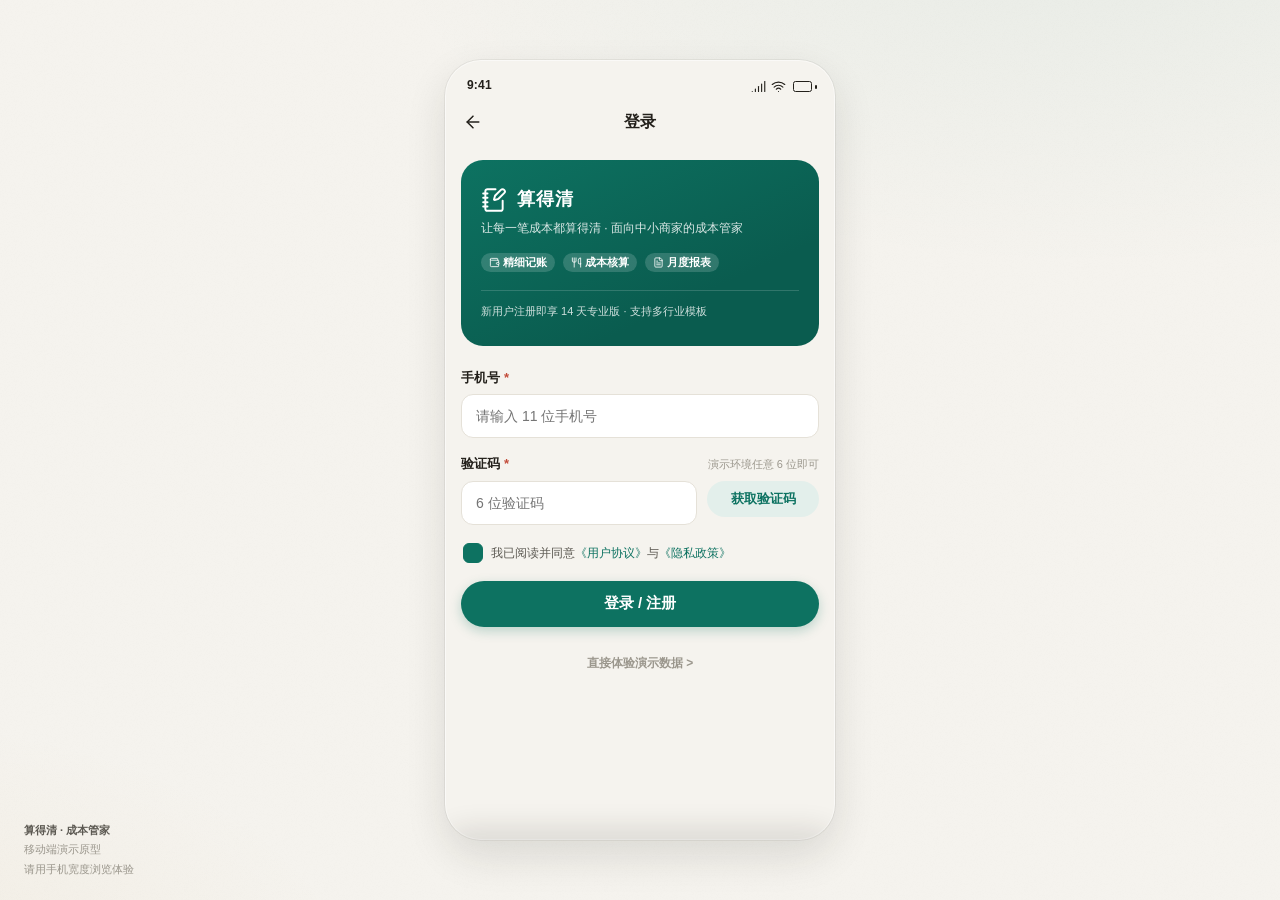
==== cost-book-mini/index.html @ cd6c6095 "fix: 将cost-book-mini作为普通目录而非submodule提交" ====
<!DOCTYPE html>
<html lang="zh-CN">
<head>
<meta charset="UTF-8">
<meta name="viewport" content="width=device-width, initial-scale=1.0, maximum-scale=1.0, user-scalable=no, viewport-fit=cover">
<title>算得清 · 商家成本管家</title>
<link rel="stylesheet" href="styles.css">
</head>
<body>
<!-- 桌面演示说明 -->
<div class="desk-hint"><b>算得清 · 成本管家</b><br>移动端演示原型<br>请用手机宽度浏览体验</div>

<div class="stage">
  <div class="phone">

    <!-- 状态栏 -->
    <div class="statusbar">
      <span class="t-num">9:41</span>
      <span class="sb-icons">
        <i class="ic" data-ic="signal"></i>
        <i class="ic" data-ic="wifi"></i>
        <i class="ic batt"></i>
      </span>
    </div>

    <!-- 导航栏（子页/自定义标题由路由更新） -->
    <nav class="navbar">
      <button class="nav-back" id="navBack" aria-label="返回" hidden><i class="ic" data-ic="arrow-left"></i></button>
      <div class="nav-title" id="navTitle">工作台</div>
      <div class="nav-side" id="navSide"></div>
    </nav>

    <!-- 屏幕槽 -->
    <div class="screens" id="screens">
      <!-- ====== 登录注册 ====== -->
      <section class="screen" data-screen="login" data-title="登录"></section>

      <!-- ====== 行业引导向导 ====== -->
      <section class="screen" data-screen="onboarding" data-title="行业引导"></section>

      <!-- ====== Tab 屏：工作台 ====== -->
      <section class="screen is-tab is-active" data-screen="home" data-title="工作台">
        <div id="homeKpi"></div>
        <div id="homeTrend"></div>
        <div id="homeAlerts"></div>
      </section>

      <!-- ====== Tab 屏：记账 ====== -->
      <section class="screen is-tab" data-screen="record" data-title="记账">
        <div id="recordList"></div>
      </section>

      <!-- ====== Tab 屏：分析 ====== -->
      <section class="screen is-tab" data-screen="analysis" data-title="成本分析">
        <div id="analysisShare"></div>
        <div id="analysisTrend"></div>
        <div id="analysisTop"></div>
        <div id="analysisSupplier"></div>
        <div id="anaHidden"></div>
      </section>

      <!-- ====== Tab 屏：我的 ====== -->
      <section class="screen is-tab" data-screen="mine" data-title="我的">
        <div id="mineBody"></div>
      </section>

      <!-- ====== 子页：记一笔 ====== -->
      <section class="screen" data-screen="form" data-title="记一笔"></section>

      <!-- ====== 子页：菜品成本 ====== -->
      <section class="screen" data-screen="product" data-title="菜品成本"></section>

      <!-- ====== 子页：菜品成本详情 ====== -->
      <section class="screen" data-screen="product-detail" data-title="菜品详情"></section>

      <!-- ====== 子页：成本报表 ====== -->
      <section class="screen" data-screen="reports" data-title="成本报表"></section>

      <!-- ====== 子页：报表详情 ====== -->
      <section class="screen" data-screen="report-detail" data-title="月度报表"></section>

      <!-- ====== 子页：供应商管理 ====== -->
      <section class="screen" data-screen="suppliers" data-title="供应商"></section>

      <!-- ====== 子页：分类管理 ====== -->
      <section class="screen" data-screen="categories" data-title="分类管理"></section>
    </div>

    <!-- 底部 TabBar（冻结，顺序不可改） -->
    <nav class="tabbar" id="tabbar">
      <a href="#" data-tab="home" data-ic="layout-dashboard"><i class="ic" data-ic="layout-dashboard"></i><span>工作台</span></a>
      <a href="#" data-tab="record" data-ic="wallet"><i class="ic" data-ic="wallet"></i><span>记账</span></a>
      <a href="#" data-tab="analysis" data-ic="pie-chart"><i class="ic" data-ic="pie-chart"></i><span>分析</span></a>
      <a href="#" data-tab="mine" data-ic="user"><i class="ic" data-ic="user"></i><span>我的</span></a>
    </nav>

    <!-- 记账页悬浮记账按钮（仅 record 屏显示） -->
    <button class="c-fab is-hidden" id="fabAdd" data-navto="form" aria-label="记一笔"><i class="ic" data-ic="plus"></i></button>

    <!-- 全局交互层 -->
    <div class="c-toast" id="toast"></div>
    <div class="c-mask" id="mask"></div>
    <div class="c-sheet" id="sheet"></div>
    <div class="c-dialog" id="dialog">
      <div class="c-dialog__title">确认操作</div>
      <div class="c-dialog__desc"></div>
      <div class="c-dialog__btns">
        <button class="c-btn c-btn--ghost js-dialog-cancel">取消</button>
        <button class="c-btn c-btn--primary js-dialog-ok">确定</button>
      </div>
    </div>

  </div>
</div>

<!-- 离线图标库：注入 data-ic -->
<script src="icons.js"></script>
<!-- 单一数据源 -->
<script src="mock.js"></script>
<!-- API 桩层（未来真实接口替换点） -->
<script src="api.js"></script>
<!-- 应用核心：路由 / 通用交互 / Tab 屏渲染 -->
<script src="app.js"></script>
<!-- 子页逻辑：记一笔 / 菜品成本 / 报表 / 供应商 / 分类 -->
<script src="subpages.js"></script>
<!-- 登录注册 + 行业引导向导 -->
<script src="onboarding.js"></script>
<!-- 隐性成本算法引擎 -->
<script src="hidden-cost.js"></script>
<!-- 挂载启动 -->
<script>
  (function () {
    injectIcons();
    App.init();
  })();
</script>
</body>
</html>
---- cost-book-mini/styles.css ----
/* 算得清 · 商家成本管家 — 全局样式
   设计令牌唯一来源（契约 §2），所有页面/组件只引用本文件中的变量与类名。 */

/* ---------- 1. Tokens ---------- */
:root {
  --c-ink: #23201B;
  --c-ink-2: #5C5952;
  --c-ink-3: #9B978D;
  --c-paper: #F5F3EE;
  --c-card: #FFFFFF;
  --c-card-2: #F0EDE6;
  --c-line: #E5E1D8;
  --c-brand: #0D7261;
  --c-brand-2: #0A5C4F;
  --c-brand-soft: #E3EFEB;
  --c-amber: #B97A12;
  --c-amber-soft: #F7EDDA;
  --c-danger: #C24A38;
  --c-danger-soft: #F8E7E2;
  --r-sm: 8px;
  --r-md: 12px;
  --r-lg: 16px;
  --r-xl: 22px;
  --sh-sm: 0 1px 2px rgba(35, 32, 27, .05);
  --sh-md: 0 6px 18px rgba(35, 32, 27, .07);
  --sh-lg: 0 16px 40px rgba(35, 32, 27, .12);
  --f-body: -apple-system, BlinkMacSystemFont, "PingFang SC", "HarmonyOS Sans SC", "Source Han Sans SC", "Microsoft YaHei", sans-serif;
  --f-num: "Bahnschrift", "DIN Alternate", "Segoe UI", "PingFang SC", sans-serif;
  --ph-w: 390px;
  --ph-h: 780px;
  --tab-h: 56px;
  --nav-h: 44px;
  --ease: cubic-bezier(.4, 0, .2, 1);
}

/* ---------- 2. Base ---------- */
* { margin: 0; padding: 0; box-sizing: border-box; -webkit-tap-highlight-color: transparent; }
html, body { height: 100%; }
body {
  font-family: var(--f-body);
  font-size: 14px;
  line-height: 1.5;
  color: var(--c-ink);
  background:
    radial-gradient(1200px 600px at 85% -10%, rgba(13, 114, 97, .06), transparent 60%),
    radial-gradient(900px 500px at -10% 110%, rgba(185, 122, 18, .05), transparent 55%),
    var(--c-paper);
}
body::before {
  /* 微噪点纹理，营造账本纸质感（离线 data-URI） */
  content: "";
  position: fixed; inset: 0; pointer-events: none; z-index: 0; opacity: .5;
  background-image: url("data:image/svg+xml,%3Csvg xmlns='http://www.w3.org/2000/svg' width='140' height='140'%3E%3Cfilter id='n'%3E%3CfeTurbulence type='fractalNoise' baseFrequency='0.9' numOctaves='2'/%3E%3CfeColorMatrix values='0 0 0 0 0.6 0 0 0 0 0.58 0 0 0 0 0.54 0 0 0 0.04 0'/%3E%3C/filter%3E%3Crect width='140' height='140' filter='url(%23n)'/%3E%3C/svg%3E");
}
a { color: inherit; text-decoration: none; }
button { font-family: inherit; border: none; background: none; cursor: pointer; color: inherit; }
input, textarea, select { font-family: inherit; font-size: 14px; color: var(--c-ink); border: none; outline: none; background: transparent; }
ul, ol { list-style: none; }
.t-num { font-family: var(--f-num); font-variant-numeric: tabular-nums; letter-spacing: .2px; }
.ic { display: inline-flex; align-items: center; justify-content: center; vertical-align: middle; }
.ic svg { width: 100%; height: 100%; }

/* ---------- 3. Phone Stage（演示框架，桌面居中） ---------- */
.stage {
  position: relative;
  min-height: 100vh;
  display: flex; align-items: center; justify-content: center;
  padding: 24px;
  z-index: 1;
}
.phone {
  position: relative;
  width: var(--ph-w); height: var(--ph-h);
  max-height: calc(100vh - 48px);
  background: var(--c-paper);
  border-radius: 36px;
  box-shadow: var(--sh-lg), 0 0 0 1px rgba(35, 32, 27, .06);
  overflow: hidden;
  display: flex; flex-direction: column;
}
.phone::before {
  /* 屏幕内阴影 */
  content: ""; position: absolute; inset: 0; border-radius: 36px; pointer-events: none; z-index: 40;
  box-shadow: inset 0 0 0 1px rgba(255, 255, 255, .5);
}
@media (max-width: 480px) {
  .stage { padding: 0; display: block; }
  .phone { width: 100%; height: 100dvh; max-height: none; border-radius: 0; }
  .phone::before { border-radius: 0; }
}

/* ---------- 4. App Shell ---------- */
.statusbar {
  height: 40px; flex: none;
  display: flex; align-items: flex-end; justify-content: space-between;
  padding: 0 22px 6px;
  font-size: 12px; font-weight: 600; font-family: var(--f-num);
  position: relative; z-index: 30;
}
.statusbar .sb-icons { display: flex; align-items: center; gap: 5px; }
.statusbar .sb-icons .ic { width: 15px; height: 15px; color: var(--c-ink); }
.statusbar .sb-icons .ic.batt::after {
  content: ""; width: 17px; height: 9px; border: 1px solid var(--c-ink); border-radius: 2.5px; position: relative;
}
.statusbar .sb-icons .ic.batt::before {
  content: ""; position: absolute; right: -3.5px; width: 2px; height: 4px; background: var(--c-ink); border-radius: 1px;
}
.statusbar .sb-icons .ic.batt { width: 22px; position: relative; }
.statusbar .sb-icons .ic.batt svg { display: none; }

.navbar {
  height: var(--nav-h); flex: none;
  display: flex; align-items: center; justify-content: center;
  position: relative; z-index: 30;
}
.navbar .nav-back {
  position: absolute; left: 10px; top: 50%; transform: translateY(-50%);
  width: 36px; height: 36px; border-radius: 50%;
  display: flex; align-items: center; justify-content: center;
  color: var(--c-ink); transition: background .2s;
}
.navbar .nav-back:active { background: var(--c-card-2); }
.navbar .nav-back .ic { width: 20px; height: 20px; }
.navbar .nav-title { font-size: 16px; font-weight: 700; letter-spacing: .5px; }
.navbar .nav-side {
  position: absolute; right: 12px; top: 50%; transform: translateY(-50%);
  display: flex; gap: 6px; align-items: center;
}
.navbar .nav-side .pill {
  font-size: 11px; font-weight: 600; color: var(--c-brand);
  background: var(--c-brand-soft); border-radius: 999px; padding: 3px 9px; letter-spacing: .5px;
}

.screens {
  flex: 1; position: relative; overflow: hidden;
}
.screen {
  position: absolute; inset: 0;
  overflow-y: auto; overflow-x: hidden;
  -webkit-overflow-scrolling: touch;
  padding: 8px 16px calc(var(--tab-h) + 20px);
  opacity: 0; visibility: hidden; transform: translateX(24px);
  transition: opacity .28s var(--ease), transform .28s var(--ease), visibility .28s;
}
.screen::-webkit-scrollbar { display: none; }
.screen.is-active { opacity: 1; visibility: visible; transform: none; position: relative; }
.screen.is-stack {
  opacity: 0; visibility: hidden;
  animation: slideIn .3s var(--ease) forwards;
}
.screen.is-unstack { animation: slideOut .3s var(--ease) forwards; }
@keyframes slideIn { from { opacity: 0; transform: translateX(56px); } to { opacity: 1; transform: none; visibility: visible; } }
@keyframes slideOut { from { opacity: 1; transform: none; } to { opacity: 0; transform: translateX(56px); visibility: hidden; } }

/* 滚动条修正：子页也使用 padding，tab 屏底部留白已含 tabbar */
.screen:not(.is-tab) { padding-bottom: 40px; }

/* ---------- 5. TabBar ---------- */
.tabbar {
  position: absolute; left: 0; right: 0; bottom: 0; height: var(--tab-h);
  background: rgba(255, 255, 255, .92);
  backdrop-filter: blur(12px); -webkit-backdrop-filter: blur(12px);
  border-top: 1px solid var(--c-line);
  display: flex; align-items: stretch;
  z-index: 30;
  padding-bottom: env(safe-area-inset-bottom);
}
.tabbar a {
  flex: 1; display: flex; flex-direction: column; align-items: center; justify-content: center; gap: 2px;
  color: var(--c-ink-3); font-size: 10px; font-weight: 500; transition: color .2s;
}
.tabbar a .ic { width: 21px; height: 21px; transition: transform .2s var(--ease); }
.tabbar a:active .ic { transform: scale(.92); }
.tabbar a.is-active { color: var(--c-brand); font-weight: 600; }
.tabbar a.is-active .ic { filter: drop-shadow(0 2px 4px rgba(13, 114, 97, .25)); }

/* ---------- 6. Components ---------- */
/* 卡片 */
.c-card {
  background: var(--c-card);
  border: 1px solid rgba(229, 225, 216, .9);
  border-radius: var(--r-lg);
  box-shadow: var(--sh-sm);
  padding: 16px;
}
.c-card--flat { box-shadow: none; background: var(--c-card-2); border-color: transparent; }
.c-card--hero { background: linear-gradient(150deg, var(--c-brand) 0%, var(--c-brand-2) 78%); border: none; color: #fff; box-shadow: 0 10px 26px rgba(13, 114, 97, .28); }
.c-card + .c-card { margin-top: 12px; }
.sec-title {
  display: flex; align-items: center; justify-content: space-between;
  font-size: 13px; font-weight: 700; color: var(--c-ink);
  margin: 20px 2px 10px;
}
.sec-title .link { font-size: 12px; font-weight: 500; color: var(--c-brand); display: flex; align-items: center; gap: 2px; }
.sec-title .link .ic { width: 13px; height: 13px; }

/* 按钮 */
.c-btn {
  display: inline-flex; align-items: center; justify-content: center; gap: 6px;
  height: 38px; padding: 0 18px;
  border-radius: 999px; font-size: 14px; font-weight: 600;
  transition: transform .15s var(--ease), background .2s, box-shadow .2s, opacity .2s;
}
.c-btn:active { transform: scale(.97); }
.c-btn .ic { width: 16px; height: 16px; }
.c-btn--primary { background: var(--c-brand); color: #fff; box-shadow: 0 4px 12px rgba(13, 114, 97, .25); }
.c-btn--primary:active { background: var(--c-brand-2); }
.c-btn--soft { background: var(--c-brand-soft); color: var(--c-brand); }
.c-btn--soft:active { background: #D5E6E0; }
.c-btn--ghost { background: transparent; color: var(--c-ink-2); border: 1px solid var(--c-line); }
.c-btn--ghost:active { background: var(--c-card-2); }
.c-btn--danger { background: var(--c-danger-soft); color: var(--c-danger); }
.c-btn--danger:active { background: #F1D4CD; }
.c-btn--sm { height: 30px; padding: 0 13px; font-size: 12px; border-radius: 8px; }
.c-btn--md { height: 36px; font-size: 13px; }
.c-btn--block { display: flex; width: 100%; }
.c-btn:disabled { opacity: .45; pointer-events: none; }

/* 标签 */
.c-tag {
  display: inline-flex; align-items: center; gap: 3px;
  font-size: 11px; font-weight: 600; line-height: 1;
  padding: 4px 8px; border-radius: 999px;
  background: var(--c-card-2); color: var(--c-ink-2);
}
.c-tag .ic { width: 11px; height: 11px; }
.c-tag--ok { background: var(--c-brand-soft); color: var(--c-brand); }
.c-tag--warn { background: var(--c-amber-soft); color: var(--c-amber); }
.c-tag--danger { background: var(--c-danger-soft); color: var(--c-danger); }
.c-tag--outline { background: transparent; border: 1px solid var(--c-line); color: var(--c-ink-2); }

/* 列表行 */
.c-cell {
  display: flex; align-items: center; gap: 12px;
  padding: 12px 2px;
  border-bottom: 1px solid var(--c-line); cursor: pointer;
  transition: background .15s;
}
.c-cell:active { background: var(--c-card-2); }
.c-cell:last-child { border-bottom: none; }
.c-cell__icon {
  width: 36px; height: 36px; flex: none; border-radius: 10px;
  display: flex; align-items: center; justify-content: center;
}
.c-cell__icon .ic { width: 18px; height: 18px; }
.c-cell__body { flex: 1; min-width: 0; }
.c-cell__title { font-size: 14px; font-weight: 600; color: var(--c-ink); }
.c-cell__sub { font-size: 12px; color: var(--c-ink-3); margin-top: 1px; }
.c-cell__value { font-size: 14px; font-weight: 700; font-family: var(--f-num); font-variant-numeric: tabular-nums; }
.c-cell__value small { font-size: 11px; font-weight: 500; color: var(--c-ink-3); margin-left: 2px; }
.c-cell__arrow { color: var(--c-ink-3); }
.c-cell__arrow .ic { width: 16px; height: 16px; }

/* 表单 */
.c-field { margin-bottom: 16px; }
.c-field__label { font-size: 13px; font-weight: 600; color: var(--c-ink); margin-bottom: 7px; display: flex; align-items: center; gap: 4px; }
.c-field__label .req { color: var(--c-danger); }
.c-field__tip { font-size: 11px; color: var(--c-ink-3); margin-left: auto; font-weight: 400; }
.c-input {
  width: 100%; height: 44px; padding: 0 14px;
  background: var(--c-card); border: 1px solid var(--c-line); border-radius: var(--r-md);
  transition: border .2s, box-shadow .2s;
}
.c-input:focus { border-color: var(--c-brand); box-shadow: 0 0 0 3px rgba(13, 114, 97, .12); }
.c-input--amount { font-size: 28px; font-weight: 700; font-family: var(--f-num); height: 60px; border-radius: var(--r-md); text-align: center; letter-spacing: .5px; }
.c-input--amount:focus { border-color: var(--c-brand); }
.c-textarea { width: 100%; min-height: 76px; padding: 12px 14px; background: var(--c-card); border: 1px solid var(--c-line); border-radius: var(--r-md); resize: none; line-height: 1.55; }
.c-textarea:focus { border-color: var(--c-brand); box-shadow: 0 0 0 3px rgba(13, 114, 97, .12); }
.c-input-phone { font-family: var(--f-num); font-variant-numeric: tabular-nums; }
.c-switch-row { display: flex; align-items: center; justify-content: space-between; padding: 4px 0; }
.c-switch-row .lbl { font-size: 14px; font-weight: 500; }
.c-switch-row .lbl small { display: block; font-size: 11px; color: var(--c-ink-3); font-weight: 400; margin-top: 1px; }
.c-switch { position: relative; width: 44px; height: 26px; border-radius: 999px; background: var(--c-line); transition: background .25s var(--ease); flex: none; }
.c-switch::after { content: ""; position: absolute; top: 3px; left: 3px; width: 20px; height: 20px; border-radius: 50%; background: #fff; box-shadow: 0 1px 3px rgba(0,0,0,.2); transition: transform .25s var(--ease); }
.c-switch.is-on { background: var(--c-brand); }
.c-switch.is-on::after { transform: translateX(18px); }

/* 分段控件 / 筛选 chips */
.c-seg {
  display: flex; background: var(--c-card-2); border-radius: 10px; padding: 3px; gap: 3px;
}
.c-seg button {
  flex: 1; height: 32px; border-radius: 8px; font-size: 13px; font-weight: 600; color: var(--c-ink-2);
  transition: all .2s var(--ease);
}
.c-seg button.is-active { background: var(--c-card); color: var(--c-ink); box-shadow: var(--sh-sm); }
.chips { display: flex; gap: 8px; flex-wrap: wrap; }
.c-chip {
  height: 32px; padding: 0 14px; border-radius: 999px;
  background: var(--c-card); border: 1px solid var(--c-line);
  font-size: 13px; font-weight: 500; color: var(--c-ink-2);
  display: inline-flex; align-items: center; gap: 5px;
  transition: all .18s var(--ease);
}
.c-chip .ic { width: 14px; height: 14px; }
.c-chip.is-active { background: var(--c-brand-soft); border-color: var(--c-brand); color: var(--c-brand); font-weight: 600; }

/* KPI 指标卡 */
.c-kpi { display: flex; align-items: flex-end; justify-content: space-between; }
.c-kpi__label { font-size: 12px; color: var(--c-ink-2); display: flex; align-items: center; gap: 5px; }
.c-kpi__label .ic { width: 13px; height: 13px; color: var(--c-ink-3); }
.c-kpi__num { font-size: 26px; font-weight: 700; font-family: var(--f-num); font-variant-numeric: tabular-nums; line-height: 1.15; margin-top: 6px; }
.c-kpi__num small { font-size: 13px; font-weight: 600; color: var(--c-ink-2); margin-left: 3px; }
.c-kpi__delta { display: inline-flex; align-items: center; gap: 2px; font-size: 11px; font-weight: 600; padding: 2px 7px; border-radius: 999px; margin-left: auto; }
.c-kpi__delta .ic { width: 11px; height: 11px; }
.c-kpi__delta--up { background: var(--c-danger-soft); color: var(--c-danger); }
.c-kpi__delta--down { background: var(--c-brand-soft); color: var(--c-brand); }

/* 骨架屏 */
.c-skeleton { animation: shimmer 1.3s ease-in-out infinite; }
.c-skeleton__line { height: 12px; border-radius: 6px; margin-bottom: 10px; }
.c-skeleton__box { border-radius: var(--r-md); }
.sk-card { border-radius: var(--r-lg); }
@keyframes shimmer { 0%, 100% { opacity: 1; } 50% { opacity: .55; } }

/* 空状态 */
.c-empty { text-align: center; padding: 48px 0 36px; color: var(--c-ink-3); }
.c-empty .ic { width: 44px; height: 44px; color: var(--c-ink-3); opacity: .5; margin-bottom: 10px; }
.c-empty p { font-size: 13px; }
.c-empty .sub { font-size: 11px; margin-top: 3px; opacity: .8; }

/* Toast / Sheet / Dialog */
.c-toast {
  position: absolute; left: 50%; top: 96px; transform: translateX(-50%) translateY(-8px);
  background: rgba(35, 32, 27, .92); color: #fff; font-size: 13px; font-weight: 500;
  padding: 9px 18px; border-radius: 999px; z-index: 90;
  opacity: 0; visibility: hidden; transition: all .28s var(--ease);
  max-width: 80%; text-align: center; white-space: nowrap;
}
.c-toast.is-show { opacity: 1; visibility: visible; transform: translateX(-50%) translateY(0); }

.c-mask {
  position: absolute; inset: 0; background: rgba(35, 32, 27, .45); z-index: 60;
  opacity: 0; visibility: hidden; transition: opacity .25s var(--ease), visibility .25s;
}
.c-mask.is-show { opacity: 1; visibility: visible; }

.c-sheet {
  position: absolute; left: 0; right: 0; bottom: 0; z-index: 70;
  background: var(--c-card); border-radius: 20px 20px 0 0;
  padding: 8px 12px calc(16px + env(safe-area-inset-bottom));
  transform: translateY(100%); transition: transform .3s var(--ease);
  box-shadow: 0 -8px 30px rgba(35, 32, 27, .16);
}
.c-sheet.is-show { transform: none; }
.c-sheet__grab { width: 36px; height: 4px; border-radius: 2px; background: var(--c-line); margin: 4px auto 10px; }
.c-sheet__title { text-align: center; font-size: 13px; font-weight: 600; color: var(--c-ink-2); padding-bottom: 8px; }
.c-sheet__item {
  display: flex; align-items: center; gap: 10px;
  padding: 13px 12px; border-radius: var(--r-md); font-size: 14px; font-weight: 500;
  transition: background .15s;
}
.c-sheet__item:active { background: var(--c-card-2); }
.c-sheet__item .ic { width: 18px; height: 18px; }
.c-sheet__item--danger { color: var(--c-danger); }
.c-sheet__item--danger .ic { color: var(--c-danger); }

.c-dialog {
  position: absolute; left: 50%; top: 42%; transform: translate(-50%, -50%) scale(.94); z-index: 80;
  width: 300px; background: var(--c-card); border-radius: 20px;
  padding: 22px 20px 16px; text-align: center;
  box-shadow: var(--sh-lg);
  opacity: 0; visibility: hidden; transition: all .25s var(--ease);
}
.c-dialog.is-show { opacity: 1; visibility: visible; transform: translate(-50%, -50%) scale(1); }
.c-dialog__title { font-size: 16px; font-weight: 700; }
.c-dialog__desc { font-size: 13px; color: var(--c-ink-2); margin-top: 7px; line-height: 1.6; }
.c-dialog__btns { display: flex; gap: 10px; margin-top: 20px; }
.c-dialog__btns .c-btn { flex: 1; }

/* 进度条 / 柱状图 / 迷你比例条 */
.c-progress { height: 6px; border-radius: 3px; background: var(--c-card-2); overflow: hidden; }
.c-progress__bar { height: 100%; border-radius: 3px; background: var(--c-brand); transition: width .8s var(--ease); }
.c-progress__bar--amber { background: var(--c-amber); }
.c-progress__bar--danger { background: var(--c-danger); }
.c-bars { display: flex; align-items: flex-end; gap: 10px; height: 120px; padding-top: 6px; }
.c-bars__col { flex: 1; display: flex; flex-direction: column; align-items: center; gap: 7px; height: 100%; justify-content: flex-end; }
.c-bars__col .bar { width: 62%; border-radius: 5px 5px 2px 2px; transform-origin: bottom; animation: growBar .7s var(--ease) both; }
.c-bars__col .bar--cost { background: linear-gradient(180deg, var(--c-brand), var(--c-brand-2)); }
.c-bars__col .bar--rev { background: linear-gradient(180deg, var(--c-amber), #D68F1E); opacity: .85; }
.c-bars__col .lbl { font-size: 10px; color: var(--c-ink-3); }
.c-bars__col .val { font-size: 10px; color: var(--c-ink-3); font-family: var(--f-num); }
@keyframes growBar { from { transform: scaleY(0); } to { transform: scaleY(1); } }
.mini-bar { height: 6px; border-radius: 3px; background: var(--c-card-2); overflow: hidden; flex: 1; }
.mini-bar__fill { height: 100%; border-radius: 3px; }

/* FAB */
.c-fab {
  position: absolute; right: 18px; bottom: calc(var(--tab-h) + 18px); z-index: 25;
  width: 52px; height: 52px; border-radius: 50%;
  background: var(--c-brand); color: #fff;
  display: flex; align-items: center; justify-content: center;
  box-shadow: 0 8px 22px rgba(13, 114, 97, .38);
  transition: transform .2s var(--ease);
}
.c-fab .ic { width: 22px; height: 22px; }
.c-fab:active { transform: scale(.94); }
.c-fab.is-hidden { opacity: 0; visibility: hidden; }

/* 分组 */
.c-group { margin-bottom: 12px; }
.c-group .g-title { font-size: 12px; font-weight: 600; color: var(--c-ink-3); padding: 14px 2px 8px; }

/* 搜索框 */
.c-search {
  display: flex; align-items: center; gap: 8px;
  height: 38px; padding: 0 13px;
  background: var(--c-card); border: 1px solid var(--c-line); border-radius: 12px;
  transition: border .2s;
}
.c-search:focus-within { border-color: var(--c-brand); }
.c-search .ic { width: 16px; height: 16px; color: var(--c-ink-3); flex: none; }
.c-search input { flex: 1; font-size: 13px; }

/* 表格（报表用） */
.c-table { width: 100%; border-collapse: collapse; font-size: 12.5px; }
.c-table th {
  text-align: left; font-size: 11px; font-weight: 600; color: var(--c-ink-3);
  padding: 8px 8px; border-bottom: 1px solid var(--c-line);
}
.c-table td { padding: 10px 8px; border-bottom: 1px solid var(--c-line); font-family: var(--f-num); font-variant-numeric: tabular-nums; }
.c-table td:first-child, .c-table th:first-child { padding-left: 2px; }
.c-table td:last-child, .c-table th:last-child { padding-right: 2px; text-align: right; }
.c-table tbody tr:last-child td { border-bottom: none; }
.c-table .num { font-weight: 600; }

/* 列表头部过滤条 */
.filterbar { display: flex; gap: 8px; margin-bottom: 12px; }
.filterbar .c-search { flex: 1; }

/* 记录分组日期 */
.day-divider {
  display: flex; align-items: center; gap: 10px;
  font-size: 11px; font-weight: 600; color: var(--c-ink-3);
  margin: 14px 2px 6px;
}
.day-divider::after { content: ""; flex: 1; height: 1px; background: var(--c-line); }

/* 凭证缩略图 */
.receipt-thumb {
  width: 46px; height: 46px; flex: none; border-radius: 10px;
  background: var(--c-card-2); display: flex; align-items: center; justify-content: center;
  color: var(--c-ink-3); border: 1px dashed var(--c-line);
}
.receipt-thumb .ic { width: 18px; height: 18px; }
.receipt-thumb--img { background: var(--c-brand-soft); border: none; color: var(--c-brand); }

/* 菜品成本条 */
.cost-row { display: flex; align-items: center; gap: 10px; padding: 10px 0; border-bottom: 1px solid var(--c-line); }
.cost-row:last-child { border-bottom: none; }
.cost-row .info { width: 74px; flex: none; }
.cost-row .info .n { font-size: 13px; font-weight: 600; }
.cost-row .info .pct { font-size: 11px; color: var(--c-ink-3); }
.cost-row .mini-bar { max-width: 100%; }

/* 详情 KPI 环形 */
.donut-wrap { display: flex; align-items: center; gap: 20px; }
.donut { position: relative; width: 108px; height: 108px; flex: none; }
.donut .ring { transform: rotate(-90deg); }
.donut .ring .bg { fill: none; stroke: var(--c-card-2); stroke-width: 11; }
.donut .ring .fg { fill: none; stroke: var(--c-brand); stroke-width: 11; stroke-linecap: round; stroke-dasharray: 251.2; stroke-dashoffset: 251.2; transition: stroke-dashoffset 1s var(--ease); }
.donut .center { position: absolute; inset: 0; display: flex; flex-direction: column; align-items: center; justify-content: center; }
.donut .center .v { font-size: 20px; font-weight: 700; font-family: var(--f-num); }
.donut .center .t { font-size: 10px; color: var(--c-ink-3); }

/* 环形图图例 */
.legend { display: flex; flex-direction: column; gap: 8px; flex: 1; }
.legend .row { display: flex; align-items: center; gap: 8px; font-size: 12.5px; }
.legend .dot { width: 8px; height: 8px; border-radius: 2.5px; flex: none; }
.legend .name { flex: 1; color: var(--c-ink-2); }
.legend .amt { font-family: var(--f-num); font-weight: 600; }
.legend .pct { color: var(--c-ink-3); width: 38px; text-align: right; font-family: var(--f-num); }

/* 登录样式 */
.lock-hero { background: linear-gradient(155deg, var(--c-brand) 0%, var(--c-brand-2) 70%); border-radius: var(--r-xl); padding: 26px 20px; color: #fff; margin-bottom: 22px; }
.lock-hero .brand { display: flex; align-items: center; gap: 10px; font-size: 18px; font-weight: 800; letter-spacing: 1px; }
.lock-hero .brand .ic { width: 26px; height: 26px; }
.lock-hero .slogan { font-size: 12px; opacity: .85; margin-top: 6px; }
.lock-hero .price-note { margin-top: 18px; font-size: 11px; opacity: .8; border-top: 1px solid rgba(255,255,255,.2); padding-top: 12px; }

/* 桌面留白说明 */
.desk-hint {
  position: fixed; left: 24px; bottom: 20px; z-index: 5;
  font-size: 11px; color: var(--c-ink-3); line-height: 1.8;
  max-width: 180px;
}
.desk-hint b { color: var(--c-ink-2); }
@media (max-width: 1100px) { .desk-hint { display: none; } }

/* 分段筛选行 */
.seg-row { display: flex; align-items: center; justify-content: space-between; gap: 10px; margin-bottom: 12px; }
.seg-row .c-seg { flex: 1; }

/* ---------- 7. 登录与行业引导 ---------- */
.ob-dot {
  width: 26px; height: 26px; border-radius: 50%; flex: none;
  display: flex; align-items: center; justify-content: center;
  background: var(--c-card); border: 1.5px solid var(--c-line);
  font-size: 12px; font-weight: 700; color: var(--c-ink-3);
  transition: all .25s var(--ease);
}
.ob-dot .ic { width: 13px; height: 13px; color: #fff; }
.ob-dot.is-cur { border-color: var(--c-brand); color: var(--c-brand); box-shadow: 0 0 0 3px rgba(13, 114, 97, .12); }
.ob-dot.is-done { background: var(--c-brand); border-color: var(--c-brand); color: #fff; }
.ob-line { flex: 1; height: 2px; border-radius: 1px; background: var(--c-line); transition: background .25s var(--ease); }
.ob-line.is-done { background: var(--c-brand); }
.ob-title { font-size: 20px; font-weight: 800; letter-spacing: .3px; }
.ob-sub { font-size: 12.5px; color: var(--c-ink-2); margin-top: 5px; margin-bottom: 4px; }

.ob-grid { display: grid; grid-template-columns: 1fr 1fr; gap: 10px; margin-top: 18px; }
.ob-card {
  display: flex; flex-direction: column; align-items: flex-start; gap: 6px;
  padding: 14px 14px 13px; border-radius: var(--r-lg);
  background: var(--c-card); border: 1.5px solid var(--c-line);
  text-align: left; transition: all .2s var(--ease);
}
.ob-card:active { transform: scale(.97); }
.ob-card__icon {
  width: 40px; height: 40px; border-radius: 12px;
  display: flex; align-items: center; justify-content: center;
  background: var(--c-brand-soft); color: var(--c-brand);
  transition: all .2s var(--ease);
}
.ob-card__name { font-size: 14.5px; font-weight: 700; }
.ob-card__desc { font-size: 11px; color: var(--c-ink-3); line-height: 1.4; }
.ob-card.is-active { border-color: var(--c-brand); background: var(--c-brand-soft); }
.ob-card.is-active .ob-card__icon { background: var(--c-brand); color: #fff; }

/* 登录页协议勾选按钮：透明状态时隐藏对勾 */
#lgAgree { color: transparent; }
#lgAgree .ic { width: 13px; height: 13px; }
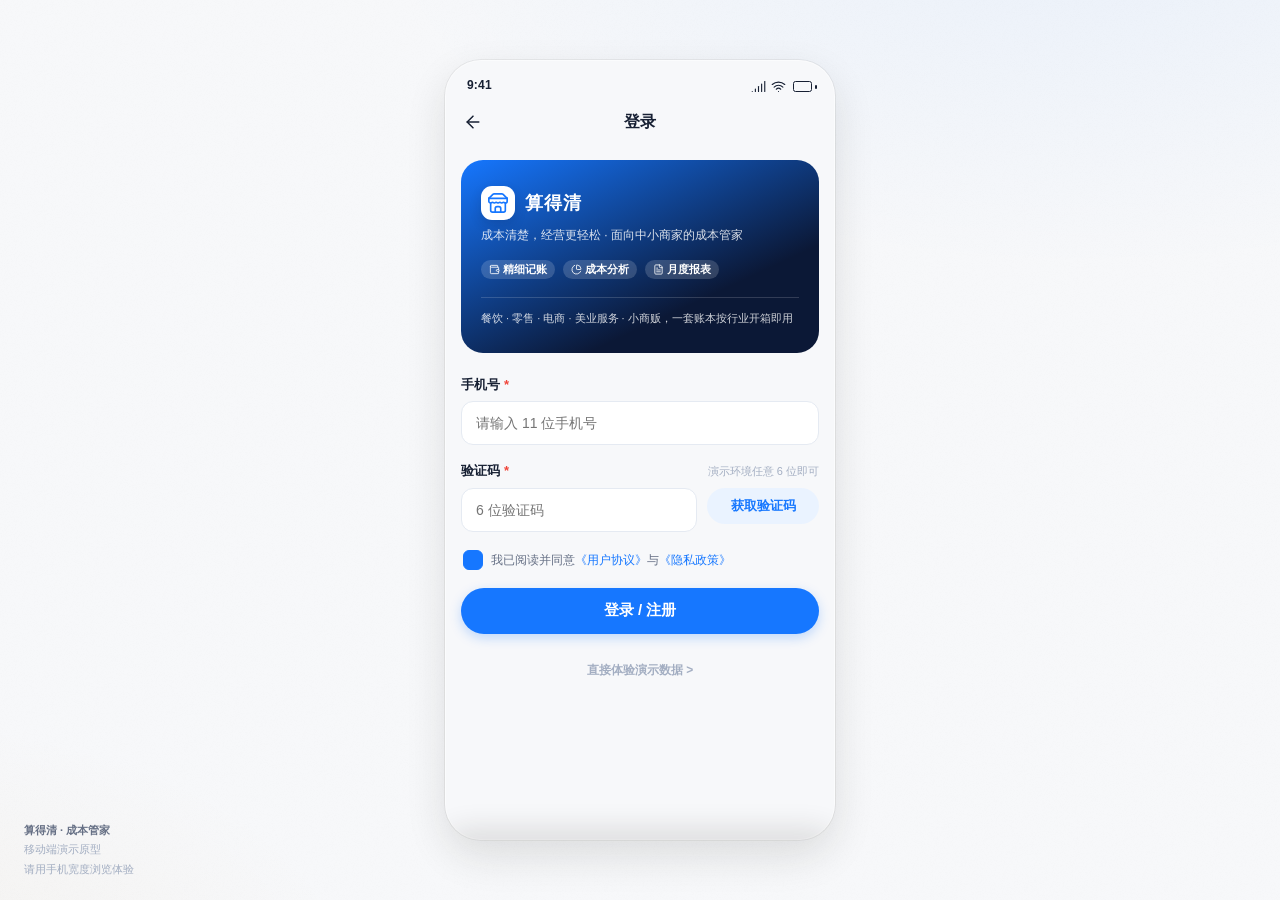
==== commit fbb52439: "feat: add switchable industry templates" ====
--- a/cost-book-mini/index.html
+++ b/cost-book-mini/index.html
@@ -67,11 +67,11 @@
       <!-- ====== 子页：记一笔 ====== -->
       <section class="screen" data-screen="form" data-title="记一笔"></section>
 
-      <!-- ====== 子页：菜品成本 ====== -->
-      <section class="screen" data-screen="product" data-title="菜品成本"></section>
+      <!-- ====== 子页：行业成本卡 ====== -->
+      <section class="screen" data-screen="product" data-title="成本卡"></section>
 
-      <!-- ====== 子页：菜品成本详情 ====== -->
-      <section class="screen" data-screen="product-detail" data-title="菜品详情"></section>
+      <!-- ====== 子页：行业成本卡详情 ====== -->
+      <section class="screen" data-screen="product-detail" data-title="成本详情"></section>
 
       <!-- ====== 子页：成本报表 ====== -->
       <section class="screen" data-screen="reports" data-title="成本报表"></section>
--- a/cost-book-mini/styles.css
+++ b/cost-book-mini/styles.css
@@ -3,20 +3,21 @@
 
 /* ---------- 1. Tokens ---------- */
 :root {
-  --c-ink: #23201B;
-  --c-ink-2: #5C5952;
-  --c-ink-3: #9B978D;
-  --c-paper: #F5F3EE;
+  --c-ink: #172033;
+  --c-ink-2: #667085;
+  --c-ink-3: #A3AEC2;
+  --c-paper: #F7F8FA;
   --c-card: #FFFFFF;
-  --c-card-2: #F0EDE6;
-  --c-line: #E5E1D8;
-  --c-brand: #0D7261;
-  --c-brand-2: #0A5C4F;
-  --c-brand-soft: #E3EFEB;
-  --c-amber: #B97A12;
-  --c-amber-soft: #F7EDDA;
-  --c-danger: #C24A38;
-  --c-danger-soft: #F8E7E2;
+  --c-card-2: #F0F3F8;
+  --c-line: #E5EAF2;
+  --c-brand: #1677FF;
+  --c-brand-2: #0B1836;
+  --c-brand-soft: #EAF3FF;
+  --c-success: #12B76A;
+  --c-amber: #F79009;
+  --c-amber-soft: #FFF4E5;
+  --c-danger: #F04438;
+  --c-danger-soft: #FEECEB;
   --r-sm: 8px;
   --r-md: 12px;
   --r-lg: 16px;
@@ -42,7 +43,7 @@
   line-height: 1.5;
   color: var(--c-ink);
   background:
-    radial-gradient(1200px 600px at 85% -10%, rgba(13, 114, 97, .06), transparent 60%),
+    radial-gradient(1200px 600px at 85% -10%, rgba(22, 119, 255, .06), transparent 60%),
     radial-gradient(900px 500px at -10% 110%, rgba(185, 122, 18, .05), transparent 55%),
     var(--c-paper);
 }
@@ -172,7 +173,7 @@
 .tabbar a .ic { width: 21px; height: 21px; transition: transform .2s var(--ease); }
 .tabbar a:active .ic { transform: scale(.92); }
 .tabbar a.is-active { color: var(--c-brand); font-weight: 600; }
-.tabbar a.is-active .ic { filter: drop-shadow(0 2px 4px rgba(13, 114, 97, .25)); }
+.tabbar a.is-active .ic { filter: drop-shadow(0 2px 4px rgba(22, 119, 255, .25)); }
 
 /* ---------- 6. Components ---------- */
 /* 卡片 */
@@ -184,7 +185,7 @@
   padding: 16px;
 }
 .c-card--flat { box-shadow: none; background: var(--c-card-2); border-color: transparent; }
-.c-card--hero { background: linear-gradient(150deg, var(--c-brand) 0%, var(--c-brand-2) 78%); border: none; color: #fff; box-shadow: 0 10px 26px rgba(13, 114, 97, .28); }
+.c-card--hero { background: linear-gradient(150deg, var(--c-brand) 0%, var(--c-brand-2) 78%); border: none; color: #fff; box-shadow: 0 10px 26px rgba(22, 119, 255, .28); }
 .c-card + .c-card { margin-top: 12px; }
 .sec-title {
   display: flex; align-items: center; justify-content: space-between;
@@ -203,14 +204,14 @@
 }
 .c-btn:active { transform: scale(.97); }
 .c-btn .ic { width: 16px; height: 16px; }
-.c-btn--primary { background: var(--c-brand); color: #fff; box-shadow: 0 4px 12px rgba(13, 114, 97, .25); }
+.c-btn--primary { background: var(--c-brand); color: #fff; box-shadow: 0 4px 12px rgba(22, 119, 255, .25); }
 .c-btn--primary:active { background: var(--c-brand-2); }
 .c-btn--soft { background: var(--c-brand-soft); color: var(--c-brand); }
-.c-btn--soft:active { background: #D5E6E0; }
+.c-btn--soft:active { background: #D9E9FF; }
 .c-btn--ghost { background: transparent; color: var(--c-ink-2); border: 1px solid var(--c-line); }
 .c-btn--ghost:active { background: var(--c-card-2); }
 .c-btn--danger { background: var(--c-danger-soft); color: var(--c-danger); }
-.c-btn--danger:active { background: #F1D4CD; }
+.c-btn--danger:active { background: #FCD7D3; }
 .c-btn--sm { height: 30px; padding: 0 13px; font-size: 12px; border-radius: 8px; }
 .c-btn--md { height: 36px; font-size: 13px; }
 .c-btn--block { display: flex; width: 100%; }
@@ -261,11 +262,11 @@
   background: var(--c-card); border: 1px solid var(--c-line); border-radius: var(--r-md);
   transition: border .2s, box-shadow .2s;
 }
-.c-input:focus { border-color: var(--c-brand); box-shadow: 0 0 0 3px rgba(13, 114, 97, .12); }
+.c-input:focus { border-color: var(--c-brand); box-shadow: 0 0 0 3px rgba(22, 119, 255, .12); }
 .c-input--amount { font-size: 28px; font-weight: 700; font-family: var(--f-num); height: 60px; border-radius: var(--r-md); text-align: center; letter-spacing: .5px; }
 .c-input--amount:focus { border-color: var(--c-brand); }
 .c-textarea { width: 100%; min-height: 76px; padding: 12px 14px; background: var(--c-card); border: 1px solid var(--c-line); border-radius: var(--r-md); resize: none; line-height: 1.55; }
-.c-textarea:focus { border-color: var(--c-brand); box-shadow: 0 0 0 3px rgba(13, 114, 97, .12); }
+.c-textarea:focus { border-color: var(--c-brand); box-shadow: 0 0 0 3px rgba(22, 119, 255, .12); }
 .c-input-phone { font-family: var(--f-num); font-variant-numeric: tabular-nums; }
 .c-switch-row { display: flex; align-items: center; justify-content: space-between; padding: 4px 0; }
 .c-switch-row .lbl { font-size: 14px; font-weight: 500; }
@@ -390,7 +391,7 @@
   width: 52px; height: 52px; border-radius: 50%;
   background: var(--c-brand); color: #fff;
   display: flex; align-items: center; justify-content: center;
-  box-shadow: 0 8px 22px rgba(13, 114, 97, .38);
+  box-shadow: 0 8px 22px rgba(22, 119, 255, .38);
   transition: transform .2s var(--ease);
 }
 .c-fab .ic { width: 22px; height: 22px; }
@@ -474,7 +475,9 @@
 /* 登录样式 */
 .lock-hero { background: linear-gradient(155deg, var(--c-brand) 0%, var(--c-brand-2) 70%); border-radius: var(--r-xl); padding: 26px 20px; color: #fff; margin-bottom: 22px; }
 .lock-hero .brand { display: flex; align-items: center; gap: 10px; font-size: 18px; font-weight: 800; letter-spacing: 1px; }
-.lock-hero .brand .ic { width: 26px; height: 26px; }
+.lock-hero .brand .ic { width: 22px; height: 22px; }
+.lock-hero .brand-mark { width: 34px; height: 34px; border-radius: 11px; display: inline-flex; align-items: center; justify-content: center; background: #fff; color: var(--c-brand); box-shadow: 0 5px 12px rgba(11, 24, 54, .16); }
+.lock-hero .brand-mark .ic { width: 22px; height: 22px; }
 .lock-hero .slogan { font-size: 12px; opacity: .85; margin-top: 6px; }
 .lock-hero .price-note { margin-top: 18px; font-size: 11px; opacity: .8; border-top: 1px solid rgba(255,255,255,.2); padding-top: 12px; }
 
@@ -500,7 +503,7 @@
   transition: all .25s var(--ease);
 }
 .ob-dot .ic { width: 13px; height: 13px; color: #fff; }
-.ob-dot.is-cur { border-color: var(--c-brand); color: var(--c-brand); box-shadow: 0 0 0 3px rgba(13, 114, 97, .12); }
+.ob-dot.is-cur { border-color: var(--c-brand); color: var(--c-brand); box-shadow: 0 0 0 3px rgba(22, 119, 255, .12); }
 .ob-dot.is-done { background: var(--c-brand); border-color: var(--c-brand); color: #fff; }
 .ob-line { flex: 1; height: 2px; border-radius: 1px; background: var(--c-line); transition: background .25s var(--ease); }
 .ob-line.is-done { background: var(--c-brand); }
